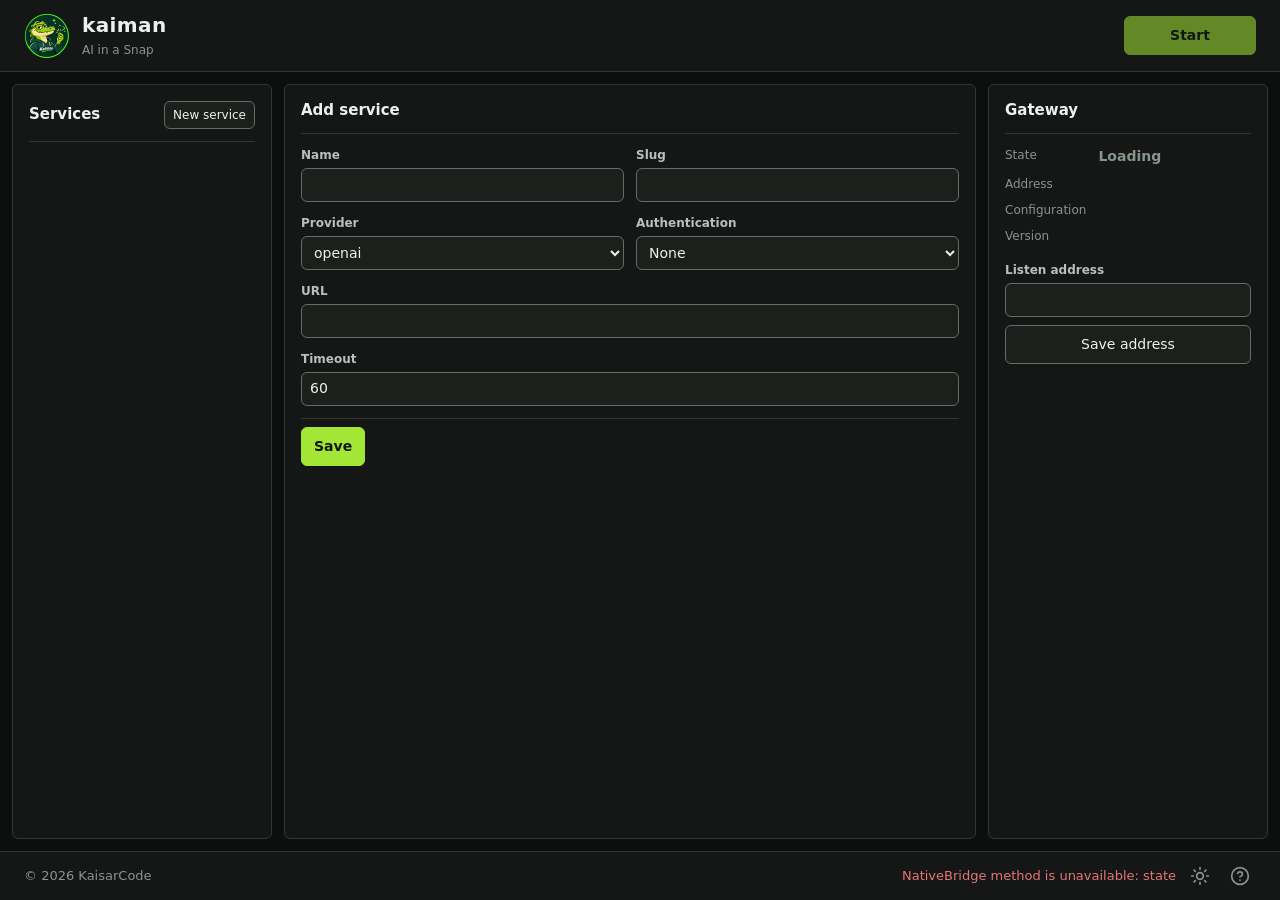
==== src/gui/index.html @ 3236b252 "feat: add display names and generated service slugs Persist a human readable display-name per servic" ====
<!doctype html>
<html lang="en">
<head>
    <meta charset="utf-8">
    <meta name="viewport" content="width=device-width, initial-scale=1">
    <title>kaiman</title>
    <link rel="stylesheet" href="styles.css">
</head>
<body>
    <header class="app-header">
        <div class="identity">
            <img src="logo-46.png" srcset="logo-92.png 2x" alt="">
            <div>
                <h1>kaiman</h1>
                <p>AI in a Snap</p>
            </div>
        </div>
        <div class="header-actions">
            <button class="button button-primary" id="toggle-gateway" type="button" disabled>Start</button>
        </div>
    </header>
    <main class="workspace">
        <section class="panel panel-services" aria-labelledby="services-heading">
            <div class="panel-heading">
                <h2 id="services-heading">Services</h2>
                <button class="button button-small" id="new-service" type="button">New service</button>
            </div>
            <div class="service-list" id="service-list"></div>
        </section>
        <section class="panel panel-editor" aria-labelledby="editor-heading">
            <div class="panel-heading">
                <h2 id="editor-heading">Add service</h2>
            </div>
            <form class="service-form" id="service-form">
                <div class="field-row">
                    <div class="field">
                        <label for="field-display-name">Name</label>
                        <input id="field-display-name" name="display-name" type="text" autocomplete="off" required>
                    </div>
                    <div class="field">
                        <label for="field-slug">Slug</label>
                        <input id="field-slug" name="slug" type="text" autocomplete="off">
                    </div>
                </div>
                <div class="field-row">
                    <div class="field">
                        <label for="field-adapter">Provider</label>
                        <select id="field-adapter" name="adapter">
                            <option value="openai">openai</option>
                            <option value="opencode-local">OpenCode Local</option>
                            <option value="opencode">OpenCode Server</option>
                            <option value="opencode-cloud">OpenCode Cloud</option>
                            <option value="codex-local">Codex Local</option>
                            <option value="anthropic">anthropic</option>
                            <option value="gemini">gemini</option>
                            <option value="responses">responses</option>
                            <option value="ollama">ollama</option>
                            <option value="bedrock">bedrock</option>
                        </select>
                    </div>
                    <div class="field" id="auth-scheme">
                        <label for="field-scheme">Authentication</label>
                        <select id="field-scheme" name="scheme">
                            <option value="none">None</option>
                            <option value="bearer">API key</option>
                            <option value="basic">User and password</option>
                        </select>
                    </div>
                </div>
                <div class="field" id="provider-url">
                    <label for="field-url">URL</label>
                    <input id="field-url" name="url" type="text" autocomplete="off">
                </div>
                <div class="field" id="auth-user" hidden>
                    <label for="field-user">Username</label>
                    <input id="field-user" name="user" type="text" autocomplete="off" disabled>
                </div>
                <div class="field" id="auth-secret" hidden>
                    <label for="field-secret" id="secret-label">API key</label>
                    <input id="field-secret" type="password" autocomplete="new-password" disabled>
                </div>
                <div class="field">
                    <label for="field-timeout">Timeout</label>
                    <input id="field-timeout" name="timeout" type="number" min="1" max="600" value="60">
                </div>
                <div class="form-actions">
                    <button class="button button-primary" id="save-service" type="submit">Save</button>
                    <button class="button" id="remove-service" type="button" hidden>Remove</button>
                </div>
            </form>
        </section>
        <section class="panel panel-gateway" aria-labelledby="gateway-heading">
            <div class="panel-heading">
                <h2 id="gateway-heading">Gateway</h2>
            </div>
            <dl class="details">
                <dt>State</dt>
                <dd id="gateway-state" class="state state-idle">Loading</dd>
                <dt>Address</dt>
                <dd class="mono" id="gateway-address"></dd>
                <dt>Configuration</dt>
                <dd class="mono" id="config-path"></dd>
                <dt>Version</dt>
                <dd class="mono" id="version"></dd>
            </dl>
            <div class="field">
                <label for="listen">Listen address</label>
                <input id="listen" name="listen" type="text" autocomplete="off">
            </div>
            <button class="button" id="apply-listen" type="button">Save address</button>
        </section>
    </main>
    <footer class="status">
        <span class="copyright">© 2026 KaisarCode</span>
        <span id="status" role="status" data-kind="info"></span>
        <button class="icon-button" id="toggle-theme" type="button" aria-label="Switch to light theme" title="Switch to light theme">
            <svg id="theme-sun" viewBox="0 0 24 24" aria-hidden="true" fill="none" stroke="currentColor" stroke-width="2" stroke-linecap="round" stroke-linejoin="round">
                <circle cx="12" cy="12" r="4"/>
                <path d="M12 2v2m0 16v2M4.93 4.93l1.42 1.42m11.3 11.3 1.42 1.42M2 12h2m16 0h2M4.93 19.07l1.42-1.42m11.3-11.3 1.42-1.42"/>
            </svg>
            <svg id="theme-moon" viewBox="0 0 24 24" aria-hidden="true" fill="none" stroke="currentColor" stroke-width="2" stroke-linecap="round" stroke-linejoin="round" hidden>
                <path d="M20.985 12.486a9 9 0 1 1-9.473-9.472c.405-.022.617.46.402.803a6.5 6.5 0 0 0 8.268 8.268c.344-.215.825-.004.803.401"/>
            </svg>
        </button>
        <button class="icon-button" id="open-about" type="button" aria-label="About kaiman" title="About kaiman">
            <svg viewBox="0 0 24 24" aria-hidden="true" fill="none" stroke="currentColor" stroke-width="2" stroke-linecap="round" stroke-linejoin="round">
                <circle cx="12" cy="12" r="10"/>
                <path d="M9.09 9a3 3 0 0 1 5.83 1c0 2-3 3-3 3m.08 4h.01"/>
            </svg>
        </button>
    </footer>
    <dialog class="dialog" id="remove-dialog" aria-labelledby="remove-heading" aria-describedby="remove-message">
        <form method="dialog">
            <h2 id="remove-heading">Remove service?</h2>
            <p id="remove-message"></p>
            <div class="dialog-actions">
                <button class="button" type="submit" value="cancel" autofocus>Cancel</button>
                <button class="button button-primary" type="submit" value="remove">Remove</button>
            </div>
        </form>
    </dialog>
    <dialog class="dialog about-dialog" id="about-dialog" aria-labelledby="about-heading" aria-describedby="about-description">
        <div class="about-header">
            <h2 id="about-heading">About</h2>
            <form method="dialog">
                <button class="icon-button" type="submit" aria-label="Close" title="Close" autofocus>
                    <svg viewBox="0 0 24 24" aria-hidden="true" fill="none" stroke="currentColor" stroke-width="2" stroke-linecap="round" stroke-linejoin="round">
                        <path d="m18 6-12 12M6 6l12 12"/>
                    </svg>
                </button>
            </form>
        </div>
        <div class="about-brand">
            <img src="logo-128.png" alt="">
            <strong>kaiman</strong>
            <span class="about-slogan">AI in a Snap</span>
            <span class="about-meta" id="about-version">Version unavailable</span>
        </div>
        <p id="about-description">Access models from multiple AI providers through a unified OpenAI-compatible API.</p>
        <a class="about-link" id="documentation" href="https://gitlab.com/kaisarcode/kaiman.c/-/blob/slave/README.md">
            <span>Documentation</span>
            <svg viewBox="0 0 24 24" aria-hidden="true" fill="none" stroke="currentColor" stroke-width="2" stroke-linecap="round" stroke-linejoin="round">
                <path d="M15 3h6v6m0-6L10 14m8-1v6a2 2 0 0 1-2 2H5a2 2 0 0 1-2-2V8a2 2 0 0 1 2-2h6"/>
            </svg>
        </a>
        <p class="about-error" id="about-error" role="alert" hidden></p>
        <div class="about-footer">
            <span>GNU LGPL 3.0</span>
            <span>© 2026 KaisarCode</span>
        </div>
    </dialog>
    <script src="app.js"></script>
</body>
</html>
---- src/gui/styles.css ----
:root {
    color-scheme: dark;
    --bg: #0d0f0e;
    --panel: #141715;
    --surface: #1c201d;
    --raised: #252b26;
    --hover: #2b322c;
    --foreground: #edf1ed;
    --secondary: #b8c1b9;
    --muted: #89948b;
    --border: #303831;
    --separator: #303831;
    --primary: #a3e635;
    --primary-foreground: #10170a;
    --focus: #bef264;
    --selection: #222d18;
    --disabled: #89948b;
    --link: #bef264;
    --success: #6ee7a0;
    --warning: #eac45b;
    --error: #e57575;
    --info: #89948b;
    --primary-pressed: #8bc92b;
    --primary-hover: #bef264;
    --control-border: #626e64;
    --space-1: 4px;
    --space-2: 8px;
    --space-3: 12px;
    --space-4: 16px;
    --space-5: 24px;
    --radius: 6px;
    --font-ui: system-ui, sans-serif;
    --font-mono: ui-monospace, monospace;
    --header-height: 72px;
    --status-height: 40px;
    --app-min-width: 320px;
    --app-min-height: 480px;
}

:root[data-theme="light"] {
    color-scheme: light;
    --bg: #f0f2ef;
    --panel: #fafbf9;
    --surface: #ffffff;
    --raised: #e0e6df;
    --hover: #e7ece5;
    --foreground: #182019;
    --secondary: #37463a;
    --muted: #526154;
    --border: #ced6ce;
    --separator: #dbe1da;
    --primary: #466c12;
    --primary-foreground: #ffffff;
    --focus: #527b15;
    --selection: #e2edcf;
    --disabled: #68776a;
    --link: #42680e;
    --success: #23643c;
    --warning: #795609;
    --error: #a33232;
    --info: #526154;
    --primary-pressed: #36570a;
    --primary-hover: #3d5e0d;
    --control-border: #788479;
}

* {
    box-sizing: border-box;
}

html {
    height: 100%;
    overflow: auto;
}

body {
    height: 100%;
    min-width: var(--app-min-width);
    min-height: max(100%, var(--app-min-height));
    margin: 0;
    background: var(--bg);
    color: var(--foreground);
    font: 14px/1.5 var(--font-ui);
    display: flex;
    flex-direction: column;
}

[hidden] {
    display: none !important;
}

button,
input,
select {
    font: inherit;
    color: inherit;
}

button {
    cursor: pointer;
}

button:disabled,
input:disabled,
select:disabled {
    opacity: 0.55;
    cursor: default;
}

a:focus-visible,
button:focus-visible,
input:focus-visible,
select:focus-visible {
    outline: 2px solid var(--focus);
    outline-offset: 1px;
}

.app-header {
    min-height: var(--header-height);
    flex: none;
    display: flex;
    align-items: center;
    justify-content: space-between;
    gap: var(--space-4);
    padding: var(--space-3) var(--space-5);
    background: var(--panel);
    border-bottom: 1px solid var(--border);
}

.identity {
    min-width: 0;
    display: flex;
    align-items: center;
    gap: var(--space-3);
}

.identity img {
    display: block;
    flex: none;
    width: 46px;
    height: 46px;
    object-fit: contain;
    image-rendering: auto;
}

.identity h1 {
    margin: 0;
    font-size: 20px;
    line-height: 1.2;
    letter-spacing: 0.02em;
}

.identity p {
    margin: var(--space-1) 0 0;
    color: var(--muted);
    font-size: 12px;
}

.header-actions,
.form-actions {
    display: flex;
    flex-wrap: wrap;
    gap: var(--space-2);
}

.header-actions {
    flex: none;
}

.button {
    border: 1px solid var(--control-border);
    border-radius: var(--radius);
    background: var(--surface);
    color: var(--foreground);
    padding: var(--space-2) var(--space-3);
    min-height: 34px;
}

.button:hover:not(:disabled) {
    background: var(--hover);
}

.button:active:not(:disabled) {
    background: var(--raised);
}

.button-primary {
    background: var(--primary);
    border-color: var(--primary);
    color: var(--primary-foreground);
    font-weight: 600;
}

.button-primary:hover:not(:disabled) {
    background: var(--primary-hover);
    border-color: var(--primary-hover);
}

.button-primary:active:not(:disabled) {
    background: var(--primary-pressed);
    border-color: var(--primary-pressed);
}

.button-danger {
    border-color: var(--error);
    color: var(--error);
}

#toggle-gateway {
    min-width: 132px;
    font-weight: 600;
}

.button-small {
    min-height: 28px;
    padding: var(--space-1) var(--space-2);
    font-size: 12px;
}

.workspace {
    flex: 1;
    min-height: 0;
    display: grid;
    grid-template-columns: 260px minmax(320px, 1fr) 280px;
    gap: var(--space-3);
    padding: var(--space-3);
}

.panel {
    min-width: 0;
    min-height: 0;
    display: flex;
    flex-direction: column;
    background: var(--panel);
    border: 1px solid var(--border);
    border-radius: var(--radius);
    padding: var(--space-4);
    overflow: auto;
}

.panel-heading {
    display: flex;
    align-items: center;
    justify-content: space-between;
    gap: var(--space-2);
    padding-bottom: var(--space-3);
    margin-bottom: var(--space-3);
    border-bottom: 1px solid var(--separator);
}

.panel-heading h2 {
    margin: 0;
    font-size: 15px;
    line-height: 1.3;
}

.service-list {
    display: flex;
    flex-direction: column;
    gap: var(--space-2);
}

.service-empty {
    color: var(--muted);
    font-size: 13px;
}

.service-item {
    width: 100%;
    text-align: left;
    border: 1px solid var(--border);
    border-radius: var(--radius);
    background: var(--surface);
    padding: var(--space-2) var(--space-3);
    display: flex;
    flex-direction: column;
    gap: var(--space-1);
}

.service-item:hover {
    background: var(--hover);
}

.service-item[aria-current="true"] {
    border-color: var(--primary);
    background: var(--selection);
}

.service-item[aria-current="true"] .service-name {
    color: var(--primary);
}

.service-name {
    font-weight: 600;
    overflow-wrap: anywhere;
}

.service-detail {
    color: var(--muted);
    font-size: 12px;
    overflow-wrap: anywhere;
}

.service-form {
    display: flex;
    flex-direction: column;
    gap: var(--space-3);
}

.field-row {
    display: grid;
    grid-template-columns: repeat(2, minmax(0, 1fr));
    gap: var(--space-3);
}

.field {
    display: flex;
    flex-direction: column;
    gap: var(--space-1);
    min-width: 0;
}

.field label {
    color: var(--secondary);
    font-size: 12px;
    font-weight: 600;
}

.field input,
.field select {
    width: 100%;
    min-height: 34px;
    border: 1px solid var(--control-border);
    border-radius: var(--radius);
    background: var(--surface);
    padding: var(--space-1) var(--space-2);
}

.field input:focus,
.field select:focus {
    border-color: var(--focus);
}

.panel-gateway > .field + .button {
    margin-top: var(--space-2);
}

.form-actions {
    padding-top: var(--space-2);
    border-top: 1px solid var(--separator);
}

#remove-service {
    margin-left: auto;
}

.dialog {
    width: min(400px, calc(100% - 32px));
    max-height: calc(100% - 32px);
    background: var(--panel);
    color: var(--foreground);
    border: 1px solid var(--control-border);
    border-radius: var(--radius);
    padding: var(--space-4);
}

.dialog::backdrop {
    background: rgba(0, 0, 0, 0.65);
}

.dialog h2 {
    margin: 0;
    font-size: 15px;
}

.dialog p {
    margin: var(--space-3) 0 var(--space-4);
    color: var(--secondary);
    overflow-wrap: anywhere;
}

.dialog-actions {
    display: flex;
    justify-content: flex-end;
    gap: var(--space-2);
}

.icon-button {
    flex: none;
    display: inline-flex;
    align-items: center;
    justify-content: center;
    width: 32px;
    height: 32px;
    padding: 0;
    border: 0;
    border-radius: var(--radius);
    background: transparent;
    color: var(--muted);
}

.icon-button:hover:not(:disabled) {
    color: var(--foreground);
}

.icon-button svg {
    width: 20px;
    height: 20px;
}

.about-dialog {
    width: min(360px, calc(100% - 32px));
    padding: var(--space-5);
    overflow: auto;
    text-align: center;
}

.about-header {
    display: flex;
    align-items: center;
    justify-content: space-between;
    padding-bottom: var(--space-2);
    border-bottom: 1px solid var(--separator);
    color: var(--secondary);
}

.about-brand {
    display: flex;
    flex-direction: column;
    align-items: center;
    gap: var(--space-1);
    padding-top: var(--space-4);
}

.about-brand img {
    width: 80px;
    height: 80px;
    object-fit: contain;
}

.about-brand strong {
    font-size: 24px;
    line-height: 1.2;
}

.about-slogan {
    color: var(--primary);
}

.about-meta,
.about-footer {
    color: var(--muted);
    font-size: 12px;
}

.about-dialog p {
    margin: var(--space-4) 0;
}

.about-link {
    display: inline-flex;
    align-items: center;
    justify-content: center;
    gap: var(--space-2);
    color: var(--link);
    text-decoration: none;
}

.about-link:hover {
    text-decoration: underline;
}

.about-link svg {
    width: 14px;
    height: 14px;
}

.about-dialog .about-error {
    color: var(--error);
}

.about-footer {
    display: flex;
    flex-direction: column;
    gap: var(--space-1);
    margin-top: var(--space-4);
    padding-top: var(--space-4);
    border-top: 1px solid var(--separator);
}

.details {
    display: grid;
    grid-template-columns: auto minmax(0, 1fr);
    gap: var(--space-2) var(--space-3);
    margin: 0 0 var(--space-4);
}

.details dt {
    color: var(--muted);
    font-size: 12px;
}

.details dd {
    margin: 0;
    min-width: 0;
    overflow-wrap: anywhere;
}

.mono {
    font-family: var(--font-mono);
    font-size: 12px;
}

.state {
    font-weight: 600;
}

.state-running {
    color: var(--success);
}

.state-stopped {
    color: var(--warning);
}

.state-idle {
    color: var(--muted);
}

.status {
    min-height: var(--status-height);
    flex: none;
    display: flex;
    align-items: center;
    justify-content: space-between;
    flex-wrap: wrap;
    gap: var(--space-2);
    padding: var(--space-2) var(--space-5);
    background: var(--panel);
    border-top: 1px solid var(--border);
    color: var(--info);
    font-size: 13px;
}

.status .copyright {
    white-space: nowrap;
}

#status {
    flex: 1;
    min-width: 0;
    overflow-wrap: anywhere;
    text-align: right;
}

#status[data-kind="success"] {
    color: var(--success);
}

#status[data-kind="error"] {
    color: var(--error);
}

#status[data-kind="warning"] {
    color: var(--warning);
}

@media (max-width: 920px) {
    body {
        height: auto;
    }

    .workspace {
        flex: 1 0 auto;
        grid-template-columns: 220px minmax(280px, 1fr);
        align-content: start;
    }

    .panel {
        overflow: visible;
    }

    .panel-gateway {
        grid-column: 1 / -1;
    }
}

@media (max-width: 640px) {
    .app-header {
        gap: var(--space-2);
        padding-inline: var(--space-4);
    }

    #toggle-gateway {
        min-width: 96px;
    }

    .workspace {
        grid-template-columns: minmax(0, 1fr);
    }

    .panel-gateway {
        grid-column: auto;
    }

    .field-row {
        grid-template-columns: minmax(0, 1fr);
    }
}

@media (prefers-reduced-motion: reduce) {
    * {
        scroll-behavior: auto !important;
    }
}
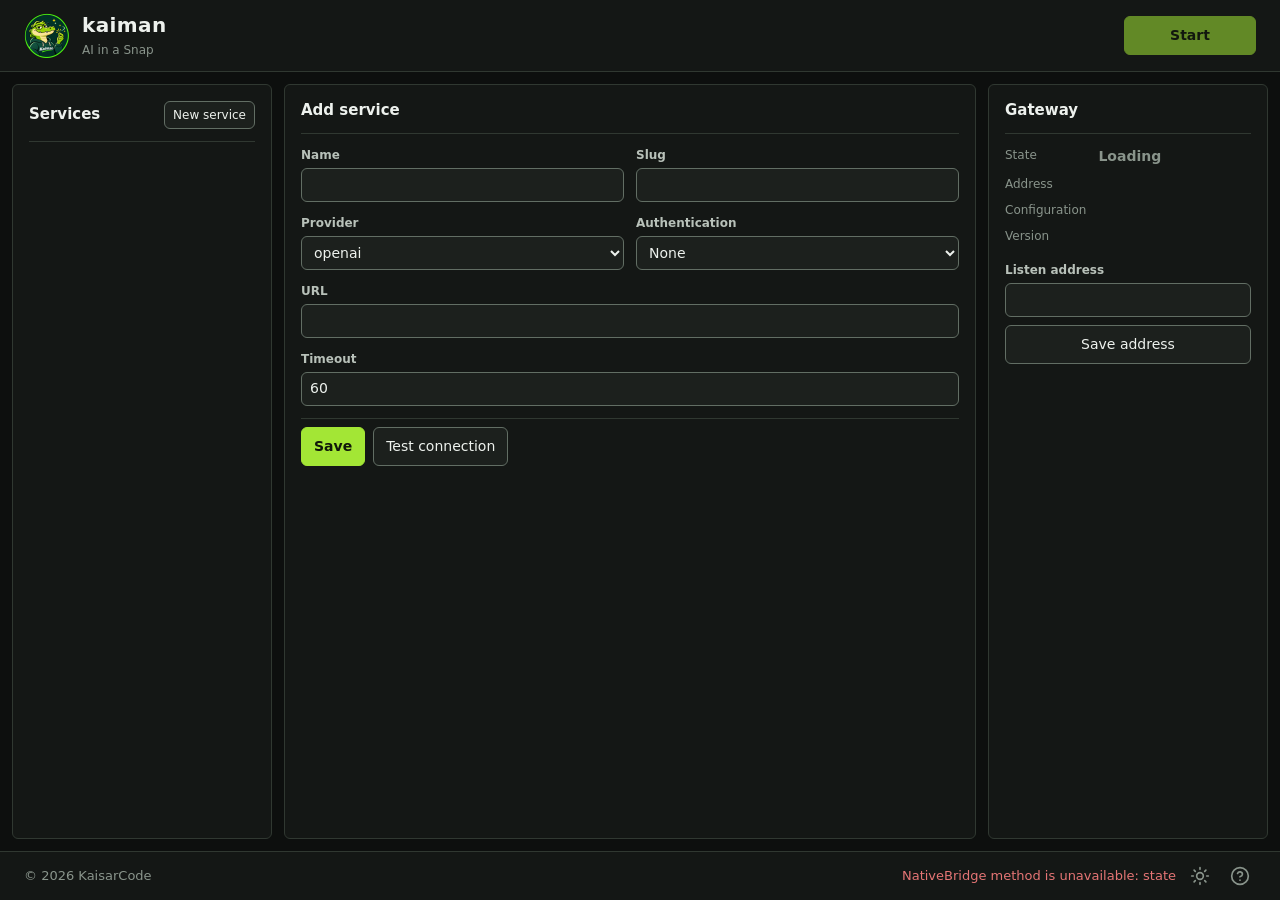
==== commit be2d3f5f: "feat: test service connection from unsaved editor fields" ====
--- a/src/gui/index.html
+++ b/src/gui/index.html
@@ -85,8 +85,10 @@
                 </div>
                 <div class="form-actions">
                     <button class="button button-primary" id="save-service" type="submit">Save</button>
+                    <button class="button" id="test-service" type="button">Test connection</button>
                     <button class="button" id="remove-service" type="button" hidden>Remove</button>
                 </div>
+                <p id="connection-result" role="status" aria-live="polite" hidden></p>
             </form>
         </section>
         <section class="panel panel-gateway" aria-labelledby="gateway-heading">
--- a/src/gui/styles.css
+++ b/src/gui/styles.css
@@ -354,6 +354,21 @@
     margin-left: auto;
 }
 
+#connection-result {
+    margin: 0;
+    color: var(--muted);
+    font-size: 12px;
+    overflow-wrap: anywhere;
+}
+
+#connection-result[data-kind="success"] {
+    color: var(--success);
+}
+
+#connection-result[data-kind="error"] {
+    color: var(--error);
+}
+
 .dialog {
     width: min(400px, calc(100% - 32px));
     max-height: calc(100% - 32px);
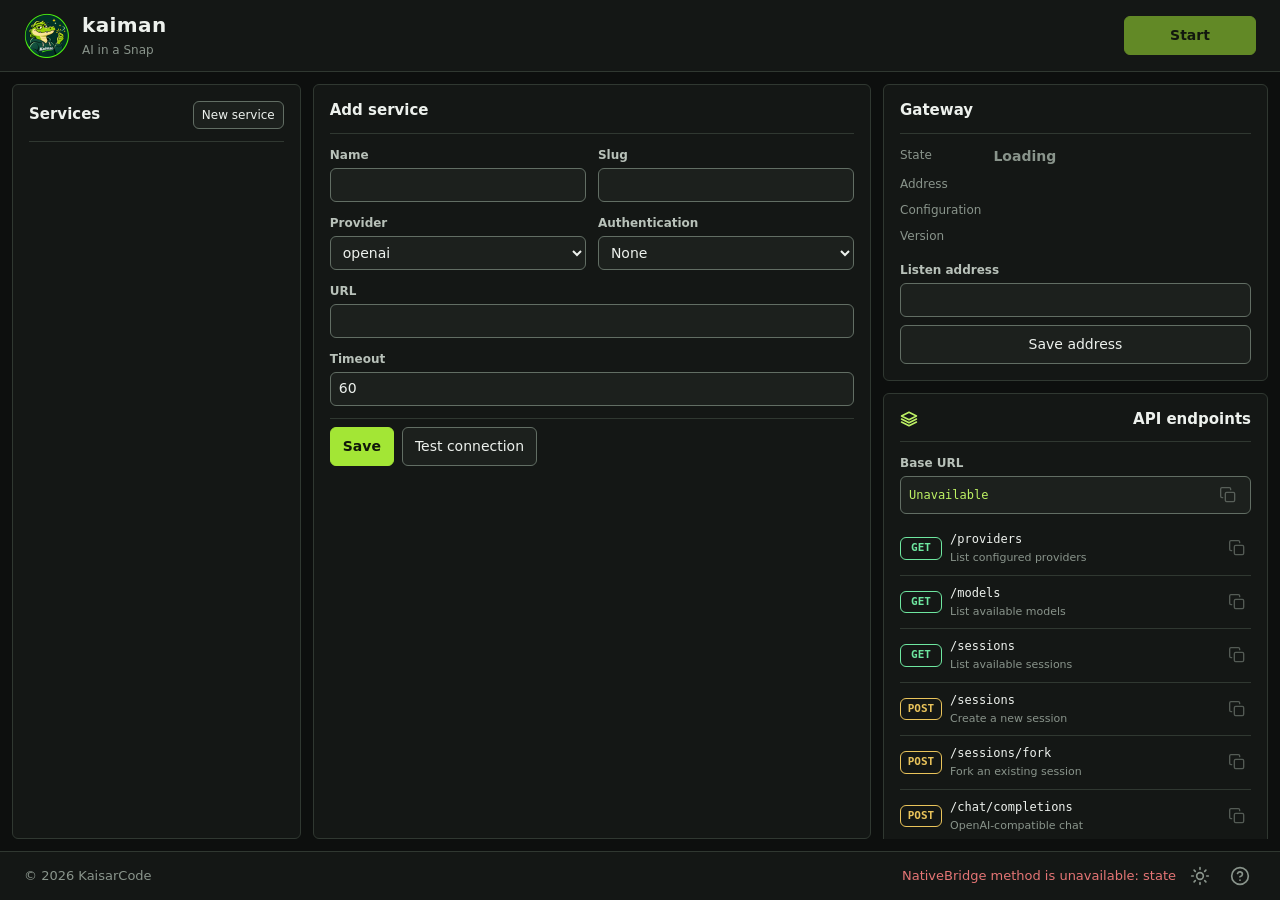
==== commit 6d3dcaf9: "feat: show copyable gateway API endpoints" ====
--- a/src/gui/index.html
+++ b/src/gui/index.html
@@ -91,26 +91,104 @@
                 <p id="connection-result" role="status" aria-live="polite" hidden></p>
             </form>
         </section>
-        <section class="panel panel-gateway" aria-labelledby="gateway-heading">
-            <div class="panel-heading">
-                <h2 id="gateway-heading">Gateway</h2>
-            </div>
-            <dl class="details">
-                <dt>State</dt>
-                <dd id="gateway-state" class="state state-idle">Loading</dd>
-                <dt>Address</dt>
-                <dd class="mono" id="gateway-address"></dd>
-                <dt>Configuration</dt>
-                <dd class="mono" id="config-path"></dd>
-                <dt>Version</dt>
-                <dd class="mono" id="version"></dd>
-            </dl>
-            <div class="field">
-                <label for="listen">Listen address</label>
-                <input id="listen" name="listen" type="text" autocomplete="off">
-            </div>
-            <button class="button" id="apply-listen" type="button">Save address</button>
-        </section>
+        <div class="gateway-column">
+            <section class="panel panel-gateway" aria-labelledby="gateway-heading">
+                <div class="panel-heading">
+                    <h2 id="gateway-heading">Gateway</h2>
+                </div>
+                <dl class="details">
+                    <dt>State</dt>
+                    <dd id="gateway-state" class="state state-idle">Loading</dd>
+                    <dt>Address</dt>
+                    <dd class="mono" id="gateway-address"></dd>
+                    <dt>Configuration</dt>
+                    <dd class="mono" id="config-path"></dd>
+                    <dt>Version</dt>
+                    <dd class="mono" id="version"></dd>
+                </dl>
+                <div class="field">
+                    <label for="listen">Listen address</label>
+                    <input id="listen" name="listen" type="text" autocomplete="off">
+                </div>
+                <button class="button" id="apply-listen" type="button">Save address</button>
+            </section>
+            <section class="panel panel-api" aria-labelledby="api-heading">
+                <div class="panel-heading api-heading">
+                    <svg viewBox="0 0 24 24" aria-hidden="true" fill="none" stroke="currentColor" stroke-width="2" stroke-linecap="round" stroke-linejoin="round"><path d="m12 3 10 5-10 5L2 8l10-5Zm-10 9 10 5 10-5M2 16l10 5 10-5"/></svg>
+                    <h2 id="api-heading">API endpoints</h2>
+                </div>
+                <div class="api-base">
+                    <span class="api-label">Base URL</span>
+                    <div class="api-url">
+                        <code id="api-base-url">Unavailable</code>
+                        <button class="icon-button api-copy" type="button" data-path="/v1" aria-label="Copy base URL" title="Copy base URL" disabled><svg viewBox="0 0 24 24" aria-hidden="true" fill="none" stroke="currentColor" stroke-width="2" stroke-linecap="round" stroke-linejoin="round"><rect width="14" height="14" x="8" y="8" rx="2"/><path d="M4 16H3a2 2 0 0 1-2-2V3a2 2 0 0 1 2-2h11a2 2 0 0 1 2 2v1"/></svg></button>
+                    </div>
+                </div>
+                <div class="api-list">
+                    <div class="api-endpoint">
+                        <span class="api-method api-get">GET</span>
+                        <div class="api-endpoint-detail">
+                            <code>/providers</code>
+                            <span>List configured providers</span>
+                        </div>
+                        <button class="icon-button api-copy" type="button" data-path="/v1/providers" aria-label="Copy GET /v1/providers" title="Copy GET /v1/providers" disabled><svg viewBox="0 0 24 24" aria-hidden="true" fill="none" stroke="currentColor" stroke-width="2" stroke-linecap="round" stroke-linejoin="round"><rect width="14" height="14" x="8" y="8" rx="2"/><path d="M4 16H3a2 2 0 0 1-2-2V3a2 2 0 0 1 2-2h11a2 2 0 0 1 2 2v1"/></svg></button>
+                    </div>
+                    <div class="api-endpoint">
+                        <span class="api-method api-get">GET</span>
+                        <div class="api-endpoint-detail">
+                            <code>/models</code>
+                            <span>List available models</span>
+                        </div>
+                        <button class="icon-button api-copy" type="button" data-path="/v1/models" aria-label="Copy GET /v1/models" title="Copy GET /v1/models" disabled><svg viewBox="0 0 24 24" aria-hidden="true" fill="none" stroke="currentColor" stroke-width="2" stroke-linecap="round" stroke-linejoin="round"><rect width="14" height="14" x="8" y="8" rx="2"/><path d="M4 16H3a2 2 0 0 1-2-2V3a2 2 0 0 1 2-2h11a2 2 0 0 1 2 2v1"/></svg></button>
+                    </div>
+                    <div class="api-endpoint">
+                        <span class="api-method api-get">GET</span>
+                        <div class="api-endpoint-detail">
+                            <code>/sessions</code>
+                            <span>List available sessions</span>
+                        </div>
+                        <button class="icon-button api-copy" type="button" data-path="/v1/sessions" aria-label="Copy GET /v1/sessions" title="Copy GET /v1/sessions" disabled><svg viewBox="0 0 24 24" aria-hidden="true" fill="none" stroke="currentColor" stroke-width="2" stroke-linecap="round" stroke-linejoin="round"><rect width="14" height="14" x="8" y="8" rx="2"/><path d="M4 16H3a2 2 0 0 1-2-2V3a2 2 0 0 1 2-2h11a2 2 0 0 1 2 2v1"/></svg></button>
+                    </div>
+                    <div class="api-endpoint">
+                        <span class="api-method api-post">POST</span>
+                        <div class="api-endpoint-detail">
+                            <code>/sessions</code>
+                            <span>Create a new session</span>
+                        </div>
+                        <button class="icon-button api-copy" type="button" data-path="/v1/sessions" aria-label="Copy POST /v1/sessions" title="Copy POST /v1/sessions" disabled><svg viewBox="0 0 24 24" aria-hidden="true" fill="none" stroke="currentColor" stroke-width="2" stroke-linecap="round" stroke-linejoin="round"><rect width="14" height="14" x="8" y="8" rx="2"/><path d="M4 16H3a2 2 0 0 1-2-2V3a2 2 0 0 1 2-2h11a2 2 0 0 1 2 2v1"/></svg></button>
+                    </div>
+                    <div class="api-endpoint">
+                        <span class="api-method api-post">POST</span>
+                        <div class="api-endpoint-detail">
+                            <code>/sessions/fork</code>
+                            <span>Fork an existing session</span>
+                        </div>
+                        <button class="icon-button api-copy" type="button" data-path="/v1/sessions/fork" aria-label="Copy POST /v1/sessions/fork" title="Copy POST /v1/sessions/fork" disabled><svg viewBox="0 0 24 24" aria-hidden="true" fill="none" stroke="currentColor" stroke-width="2" stroke-linecap="round" stroke-linejoin="round"><rect width="14" height="14" x="8" y="8" rx="2"/><path d="M4 16H3a2 2 0 0 1-2-2V3a2 2 0 0 1 2-2h11a2 2 0 0 1 2 2v1"/></svg></button>
+                    </div>
+                    <div class="api-endpoint">
+                        <span class="api-method api-post">POST</span>
+                        <div class="api-endpoint-detail">
+                            <code>/chat/completions</code>
+                            <span>OpenAI-compatible chat</span>
+                        </div>
+                        <button class="icon-button api-copy" type="button" data-path="/v1/chat/completions" aria-label="Copy POST /v1/chat/completions" title="Copy POST /v1/chat/completions" disabled><svg viewBox="0 0 24 24" aria-hidden="true" fill="none" stroke="currentColor" stroke-width="2" stroke-linecap="round" stroke-linejoin="round"><rect width="14" height="14" x="8" y="8" rx="2"/><path d="M4 16H3a2 2 0 0 1-2-2V3a2 2 0 0 1 2-2h11a2 2 0 0 1 2 2v1"/></svg></button>
+                    </div>
+                    <div class="api-endpoint">
+                        <span class="api-method api-get">GET</span>
+                        <div class="api-endpoint-detail">
+                            <code>/health</code>
+                            <span>Gateway health (root)</span>
+                        </div>
+                        <button class="icon-button api-copy" type="button" data-path="/health" aria-label="Copy GET /health" title="Copy GET /health" disabled><svg viewBox="0 0 24 24" aria-hidden="true" fill="none" stroke="currentColor" stroke-width="2" stroke-linecap="round" stroke-linejoin="round"><rect width="14" height="14" x="8" y="8" rx="2"/><path d="M4 16H3a2 2 0 0 1-2-2V3a2 2 0 0 1 2-2h11a2 2 0 0 1 2 2v1"/></svg></button>
+                    </div>
+                </div>
+                <a class="api-documentation" id="api-documentation" href="https://gitlab.com/kaisarcode/kaiman.c/-/blob/slave/doc/http-api.md">
+                    <svg viewBox="0 0 24 24" aria-hidden="true" fill="none" stroke="currentColor" stroke-width="2" stroke-linecap="round" stroke-linejoin="round"><path d="M12 7v14M3 18V5c3-1 6-1 9 2 3-3 6-3 9-2v13c-3-1-6-1-9 2-3-3-6-3-9-2Z"/></svg>
+                    <span>API documentation</span>
+                    <svg viewBox="0 0 24 24" aria-hidden="true" fill="none" stroke="currentColor" stroke-width="2" stroke-linecap="round" stroke-linejoin="round"><path d="M15 3h6v6m0-6L10 14m8-1v6a2 2 0 0 1-2 2H5a2 2 0 0 1-2-2V8a2 2 0 0 1 2-2h6"/></svg>
+                </a>
+            </section>
+        </div>
     </main>
     <footer class="status">
         <span class="copyright">© 2026 KaisarCode</span>
--- a/src/gui/styles.css
+++ b/src/gui/styles.css
@@ -221,7 +221,7 @@
     flex: 1;
     min-height: 0;
     display: grid;
-    grid-template-columns: 260px minmax(320px, 1fr) 280px;
+    grid-template-columns: minmax(210px, 0.75fr) minmax(320px, 1.45fr) minmax(300px, 1fr);
     gap: var(--space-3);
     padding: var(--space-3);
 }
@@ -236,6 +236,159 @@
     border-radius: var(--radius);
     padding: var(--space-4);
     overflow: auto;
+}
+
+.gateway-column {
+    display: flex;
+    flex-direction: column;
+    gap: var(--space-3);
+    min-width: 0;
+    min-height: 0;
+    overflow: auto;
+}
+
+.gateway-column > .panel {
+    flex: none;
+    overflow: visible;
+}
+
+.api-heading {
+    justify-content: flex-start;
+}
+
+.api-heading svg,
+.api-documentation svg {
+    flex: none;
+    width: 18px;
+    height: 18px;
+    color: var(--link);
+}
+
+.api-base {
+    display: flex;
+    flex-direction: column;
+    gap: var(--space-1);
+    margin-bottom: var(--space-2);
+}
+
+.api-label {
+    font-size: 12px;
+    color: var(--secondary);
+    font-weight: 600;
+}
+
+.api-url {
+    display: flex;
+    align-items: center;
+    gap: var(--space-1);
+    border: 1px solid var(--control-border);
+    background: var(--surface);
+    border-radius: var(--radius);
+    padding: var(--space-1) var(--space-2);
+}
+
+.api-url code {
+    flex: 1;
+    min-width: 0;
+    color: var(--link);
+    font-family: var(--font-mono);
+    font-size: 12px;
+    overflow-wrap: anywhere;
+    user-select: text;
+}
+
+.api-list {
+    display: flex;
+    flex-direction: column;
+}
+
+.api-endpoint {
+    display: grid;
+    grid-template-columns: 42px minmax(0, 1fr) 28px;
+    gap: var(--space-2);
+    align-items: center;
+    padding: var(--space-2) 0;
+}
+
+.api-endpoint + .api-endpoint {
+    border-top: 1px solid var(--separator);
+}
+
+.api-method {
+    border: 1px solid currentColor;
+    border-radius: var(--radius);
+    padding: 2px 0;
+    text-align: center;
+    font-family: var(--font-mono);
+    font-size: 11px;
+    font-weight: 600;
+}
+
+.api-get {
+    color: var(--success);
+}
+
+.api-post {
+    color: var(--warning);
+}
+
+.api-endpoint-detail {
+    display: flex;
+    flex-direction: column;
+    min-width: 0;
+    gap: 2px;
+    overflow-wrap: anywhere;
+}
+
+.api-endpoint-detail code {
+    font-family: var(--font-mono);
+    font-size: 12px;
+    color: var(--foreground);
+}
+
+.api-endpoint-detail span {
+    font-size: 11px;
+    color: var(--muted);
+}
+
+.api-copy.icon-button {
+    width: 28px;
+    height: 28px;
+}
+
+.api-copy.icon-button svg {
+    width: 16px;
+    height: 16px;
+}
+
+.api-documentation {
+    display: flex;
+    align-items: center;
+    gap: var(--space-2);
+    border-top: 1px solid var(--separator);
+    margin-top: var(--space-2);
+    padding-top: var(--space-3);
+    color: var(--link);
+    text-decoration: none;
+    font-size: 13px;
+}
+
+.api-documentation span {
+    flex: 1;
+}
+
+.api-documentation:hover {
+    text-decoration: underline;
+}
+
+.clipboard-text {
+    position: fixed;
+    left: 0;
+    top: 0;
+    width: 1px;
+    height: 1px;
+    opacity: 0;
+    pointer-events: none;
 }
 
 .panel-heading {
@@ -595,8 +748,9 @@
         overflow: visible;
     }
 
-    .panel-gateway {
+    .gateway-column {
         grid-column: 1 / -1;
+        overflow: visible;
     }
 }
 
@@ -614,7 +768,7 @@
         grid-template-columns: minmax(0, 1fr);
     }
 
-    .panel-gateway {
+    .gateway-column {
         grid-column: auto;
     }
 
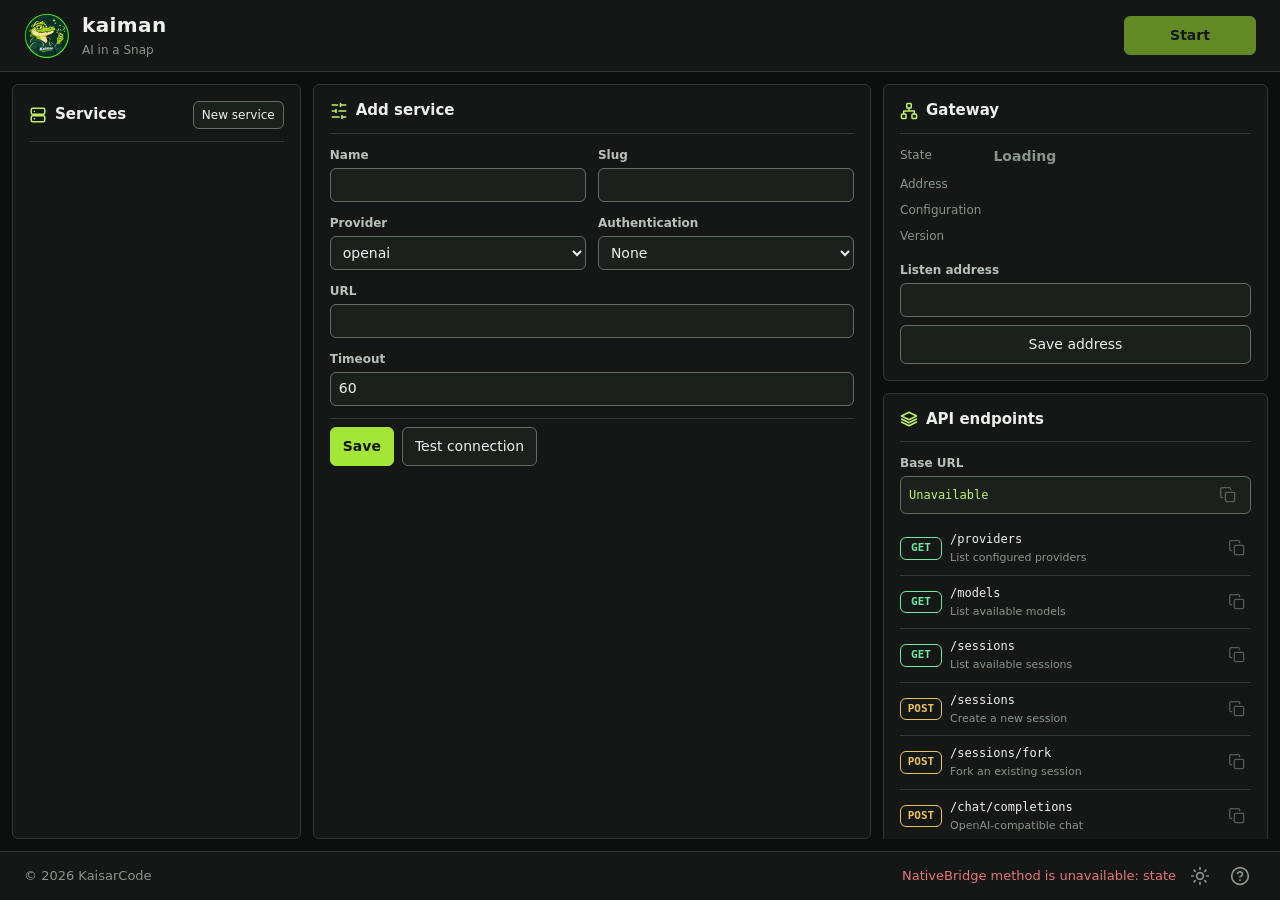
==== commit 261f693f: "ui: add consistent icons to panel headings" ====
--- a/src/gui/index.html
+++ b/src/gui/index.html
@@ -22,6 +22,7 @@
     <main class="workspace">
         <section class="panel panel-services" aria-labelledby="services-heading">
             <div class="panel-heading">
+                <svg viewBox="0 0 24 24" aria-hidden="true" fill="none" stroke="currentColor" stroke-width="2" stroke-linecap="round" stroke-linejoin="round"><rect x="3" y="3" width="18" height="8" rx="2"/><rect x="3" y="13" width="18" height="8" rx="2"/><path d="M7 7h.01M7 17h.01"/></svg>
                 <h2 id="services-heading">Services</h2>
                 <button class="button button-small" id="new-service" type="button">New service</button>
             </div>
@@ -29,6 +30,7 @@
         </section>
         <section class="panel panel-editor" aria-labelledby="editor-heading">
             <div class="panel-heading">
+                <svg viewBox="0 0 24 24" aria-hidden="true" fill="none" stroke="currentColor" stroke-width="2" stroke-linecap="round" stroke-linejoin="round"><path d="M21 4h-7M10 4H3m18 8h-9m-4 0H3m18 8h-5m-4 0H3"/><path d="M14 2v4M8 10v4m8 4v4"/></svg>
                 <h2 id="editor-heading">Add service</h2>
             </div>
             <form class="service-form" id="service-form">
@@ -94,6 +96,7 @@
         <div class="gateway-column">
             <section class="panel panel-gateway" aria-labelledby="gateway-heading">
                 <div class="panel-heading">
+                    <svg viewBox="0 0 24 24" aria-hidden="true" fill="none" stroke="currentColor" stroke-width="2" stroke-linecap="round" stroke-linejoin="round"><rect x="9" y="2" width="6" height="6" rx="1"/><rect x="2" y="16" width="6" height="6" rx="1"/><rect x="16" y="16" width="6" height="6" rx="1"/><path d="M12 8v4M5 16v-4h14v4"/></svg>
                     <h2 id="gateway-heading">Gateway</h2>
                 </div>
                 <dl class="details">
@@ -113,7 +116,7 @@
                 <button class="button" id="apply-listen" type="button">Save address</button>
             </section>
             <section class="panel panel-api" aria-labelledby="api-heading">
-                <div class="panel-heading api-heading">
+                <div class="panel-heading">
                     <svg viewBox="0 0 24 24" aria-hidden="true" fill="none" stroke="currentColor" stroke-width="2" stroke-linecap="round" stroke-linejoin="round"><path d="m12 3 10 5-10 5L2 8l10-5Zm-10 9 10 5 10-5M2 16l10 5 10-5"/></svg>
                     <h2 id="api-heading">API endpoints</h2>
                 </div>
--- a/src/gui/styles.css
+++ b/src/gui/styles.css
@@ -252,11 +252,7 @@
     overflow: visible;
 }
 
-.api-heading {
-    justify-content: flex-start;
-}
-
-.api-heading svg,
+.panel-heading > svg,
 .api-documentation svg {
     flex: none;
     width: 18px;
@@ -402,6 +398,9 @@
 }
 
 .panel-heading h2 {
+    flex: 1;
+    min-width: 0;
+    overflow-wrap: anywhere;
     margin: 0;
     font-size: 15px;
     line-height: 1.3;
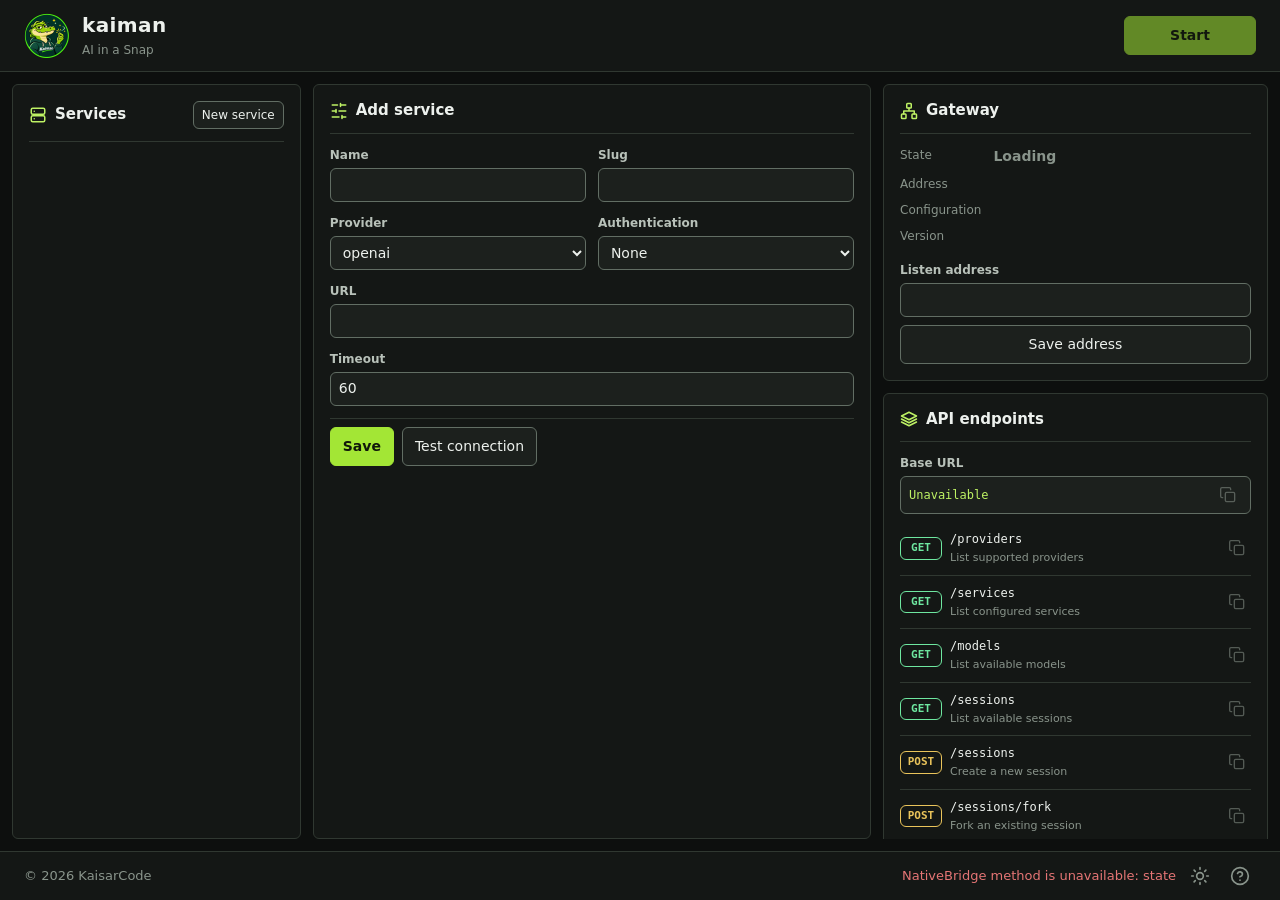
==== commit 9ab24477: "api: distinguish supported providers from configured services" ====
--- a/src/gui/index.html
+++ b/src/gui/index.html
@@ -132,9 +132,17 @@
                         <span class="api-method api-get">GET</span>
                         <div class="api-endpoint-detail">
                             <code>/providers</code>
-                            <span>List configured providers</span>
+                            <span>List supported providers</span>
                         </div>
                         <button class="icon-button api-copy" type="button" data-path="/v1/providers" aria-label="Copy GET /v1/providers" title="Copy GET /v1/providers" disabled><svg viewBox="0 0 24 24" aria-hidden="true" fill="none" stroke="currentColor" stroke-width="2" stroke-linecap="round" stroke-linejoin="round"><rect width="14" height="14" x="8" y="8" rx="2"/><path d="M4 16H3a2 2 0 0 1-2-2V3a2 2 0 0 1 2-2h11a2 2 0 0 1 2 2v1"/></svg></button>
+                    </div>
+                    <div class="api-endpoint">
+                        <span class="api-method api-get">GET</span>
+                        <div class="api-endpoint-detail">
+                            <code>/services</code>
+                            <span>List configured services</span>
+                        </div>
+                        <button class="icon-button api-copy" type="button" data-path="/v1/services" aria-label="Copy GET /v1/services" title="Copy GET /v1/services" disabled><svg viewBox="0 0 24 24" aria-hidden="true" fill="none" stroke="currentColor" stroke-width="2" stroke-linecap="round" stroke-linejoin="round"><rect width="14" height="14" x="8" y="8" rx="2"/><path d="M4 16H3a2 2 0 0 1-2-2V3a2 2 0 0 1 2-2h11a2 2 0 0 1 2 2v1"/></svg></button>
                     </div>
                     <div class="api-endpoint">
                         <span class="api-method api-get">GET</span>
--- a/src/gui/styles.css
+++ b/src/gui/styles.css
@@ -442,6 +442,30 @@
     color: var(--primary);
 }
 
+.service-title {
+    display: flex;
+    width: 100%;
+    align-items: center;
+    gap: var(--space-2);
+}
+
+.service-title .service-name {
+    flex: 1;
+    min-width: 0;
+}
+
+.service-health {
+    flex: none;
+    width: 8px;
+    height: 8px;
+    border-radius: 50%;
+    background: var(--muted);
+}
+
+.service-health[data-online="true"] {
+    background: var(--success);
+}
+
 .service-name {
     font-weight: 600;
     overflow-wrap: anywhere;
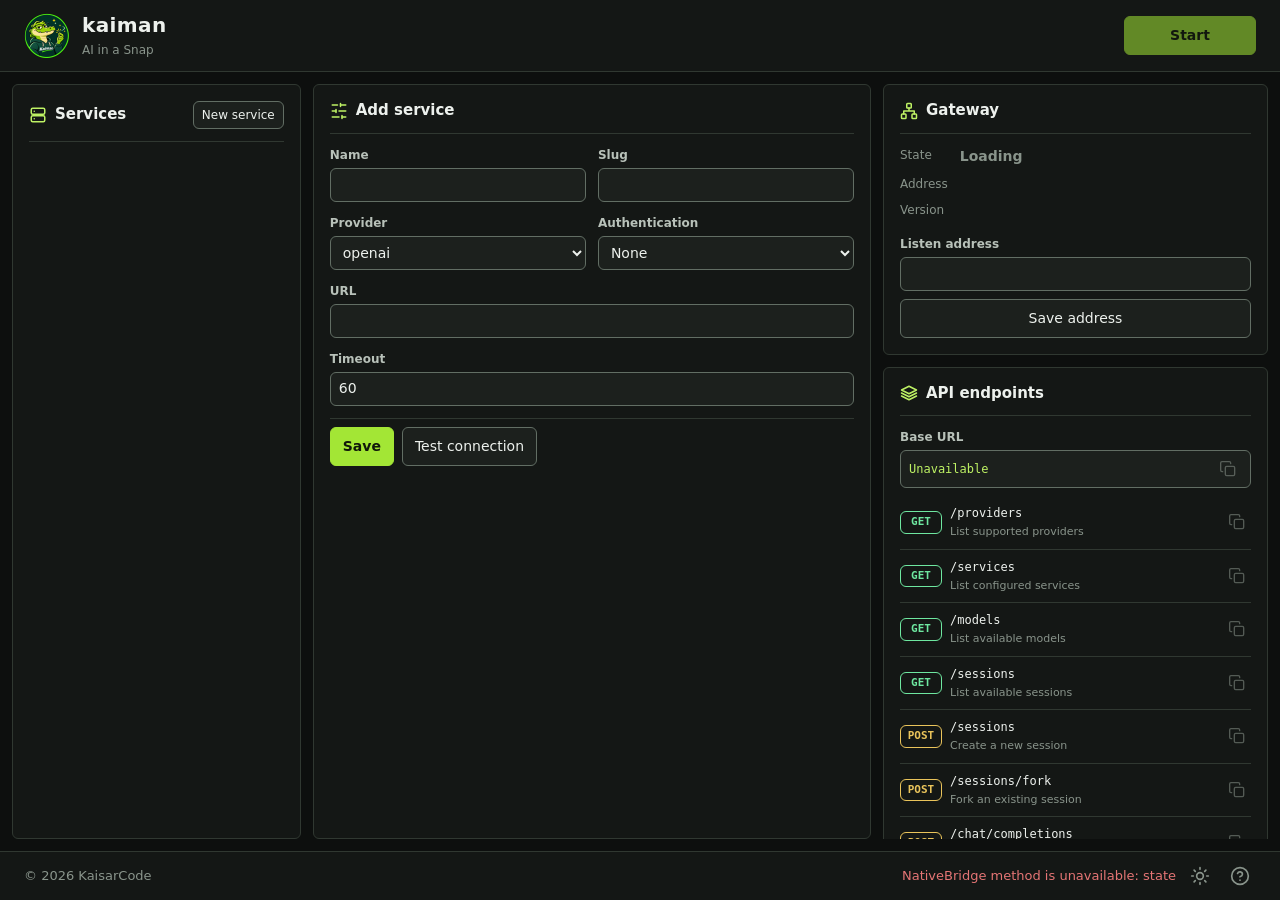
==== commit 04657ef8: "ui: hide private configuration path from gateway panel" ====
--- a/src/gui/index.html
+++ b/src/gui/index.html
@@ -104,8 +104,6 @@
                     <dd id="gateway-state" class="state state-idle">Loading</dd>
                     <dt>Address</dt>
                     <dd class="mono" id="gateway-address"></dd>
-                    <dt>Configuration</dt>
-                    <dd class="mono" id="config-path"></dd>
                     <dt>Version</dt>
                     <dd class="mono" id="version"></dd>
                 </dl>
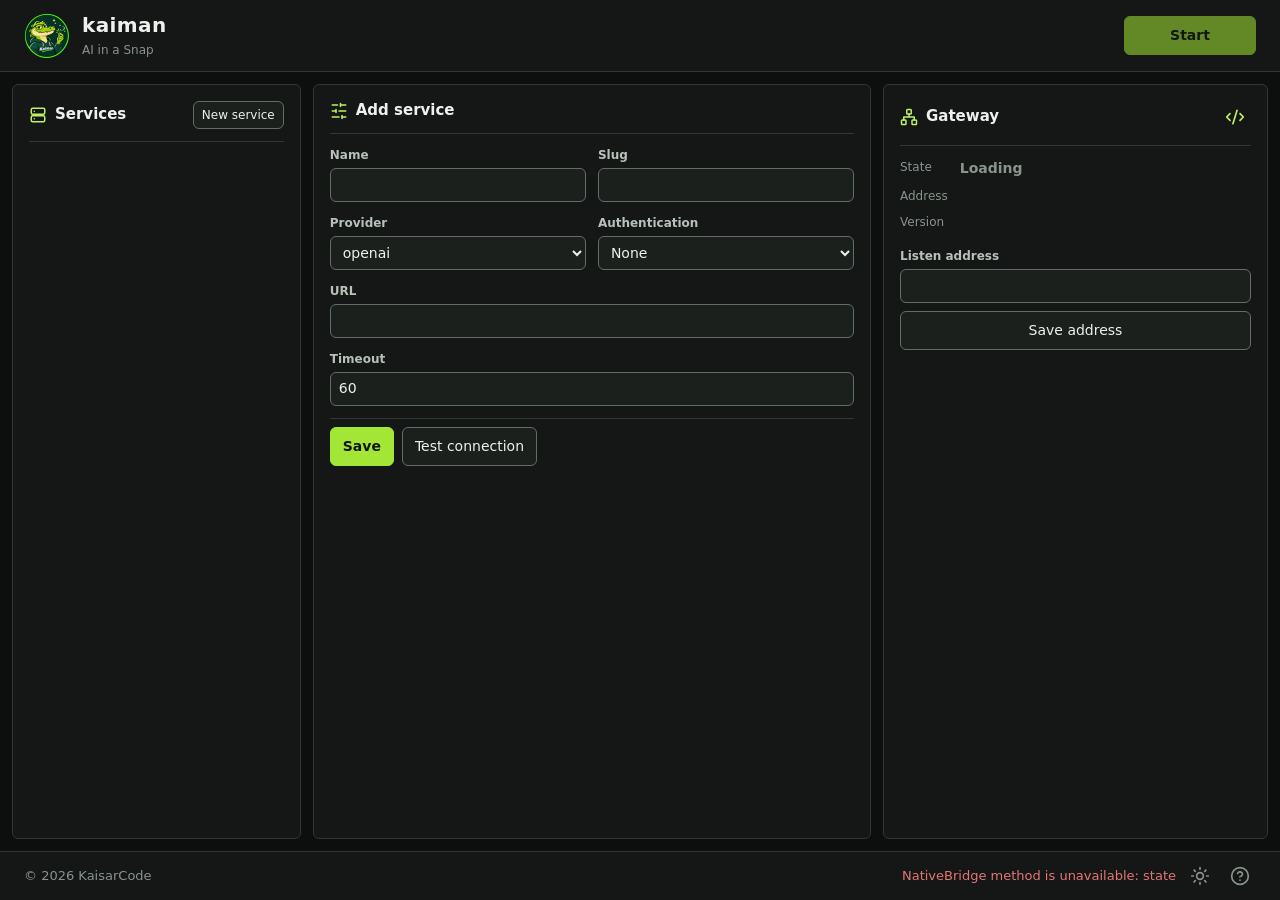
==== commit 4a04de22: "ui: compact desktop window and move API endpoints into dialog" ====
--- a/src/gui/index.html
+++ b/src/gui/index.html
@@ -93,111 +93,28 @@
                 <p id="connection-result" role="status" aria-live="polite" hidden></p>
             </form>
         </section>
-        <div class="gateway-column">
-            <section class="panel panel-gateway" aria-labelledby="gateway-heading">
-                <div class="panel-heading">
-                    <svg viewBox="0 0 24 24" aria-hidden="true" fill="none" stroke="currentColor" stroke-width="2" stroke-linecap="round" stroke-linejoin="round"><rect x="9" y="2" width="6" height="6" rx="1"/><rect x="2" y="16" width="6" height="6" rx="1"/><rect x="16" y="16" width="6" height="6" rx="1"/><path d="M12 8v4M5 16v-4h14v4"/></svg>
-                    <h2 id="gateway-heading">Gateway</h2>
-                </div>
-                <dl class="details">
-                    <dt>State</dt>
-                    <dd id="gateway-state" class="state state-idle">Loading</dd>
-                    <dt>Address</dt>
-                    <dd class="mono" id="gateway-address"></dd>
-                    <dt>Version</dt>
-                    <dd class="mono" id="version"></dd>
-                </dl>
-                <div class="field">
-                    <label for="listen">Listen address</label>
-                    <input id="listen" name="listen" type="text" autocomplete="off">
-                </div>
-                <button class="button" id="apply-listen" type="button">Save address</button>
-            </section>
-            <section class="panel panel-api" aria-labelledby="api-heading">
-                <div class="panel-heading">
-                    <svg viewBox="0 0 24 24" aria-hidden="true" fill="none" stroke="currentColor" stroke-width="2" stroke-linecap="round" stroke-linejoin="round"><path d="m12 3 10 5-10 5L2 8l10-5Zm-10 9 10 5 10-5M2 16l10 5 10-5"/></svg>
-                    <h2 id="api-heading">API endpoints</h2>
-                </div>
-                <div class="api-base">
-                    <span class="api-label">Base URL</span>
-                    <div class="api-url">
-                        <code id="api-base-url">Unavailable</code>
-                        <button class="icon-button api-copy" type="button" data-path="/v1" aria-label="Copy base URL" title="Copy base URL" disabled><svg viewBox="0 0 24 24" aria-hidden="true" fill="none" stroke="currentColor" stroke-width="2" stroke-linecap="round" stroke-linejoin="round"><rect width="14" height="14" x="8" y="8" rx="2"/><path d="M4 16H3a2 2 0 0 1-2-2V3a2 2 0 0 1 2-2h11a2 2 0 0 1 2 2v1"/></svg></button>
-                    </div>
-                </div>
-                <div class="api-list">
-                    <div class="api-endpoint">
-                        <span class="api-method api-get">GET</span>
-                        <div class="api-endpoint-detail">
-                            <code>/providers</code>
-                            <span>List supported providers</span>
-                        </div>
-                        <button class="icon-button api-copy" type="button" data-path="/v1/providers" aria-label="Copy GET /v1/providers" title="Copy GET /v1/providers" disabled><svg viewBox="0 0 24 24" aria-hidden="true" fill="none" stroke="currentColor" stroke-width="2" stroke-linecap="round" stroke-linejoin="round"><rect width="14" height="14" x="8" y="8" rx="2"/><path d="M4 16H3a2 2 0 0 1-2-2V3a2 2 0 0 1 2-2h11a2 2 0 0 1 2 2v1"/></svg></button>
-                    </div>
-                    <div class="api-endpoint">
-                        <span class="api-method api-get">GET</span>
-                        <div class="api-endpoint-detail">
-                            <code>/services</code>
-                            <span>List configured services</span>
-                        </div>
-                        <button class="icon-button api-copy" type="button" data-path="/v1/services" aria-label="Copy GET /v1/services" title="Copy GET /v1/services" disabled><svg viewBox="0 0 24 24" aria-hidden="true" fill="none" stroke="currentColor" stroke-width="2" stroke-linecap="round" stroke-linejoin="round"><rect width="14" height="14" x="8" y="8" rx="2"/><path d="M4 16H3a2 2 0 0 1-2-2V3a2 2 0 0 1 2-2h11a2 2 0 0 1 2 2v1"/></svg></button>
-                    </div>
-                    <div class="api-endpoint">
-                        <span class="api-method api-get">GET</span>
-                        <div class="api-endpoint-detail">
-                            <code>/models</code>
-                            <span>List available models</span>
-                        </div>
-                        <button class="icon-button api-copy" type="button" data-path="/v1/models" aria-label="Copy GET /v1/models" title="Copy GET /v1/models" disabled><svg viewBox="0 0 24 24" aria-hidden="true" fill="none" stroke="currentColor" stroke-width="2" stroke-linecap="round" stroke-linejoin="round"><rect width="14" height="14" x="8" y="8" rx="2"/><path d="M4 16H3a2 2 0 0 1-2-2V3a2 2 0 0 1 2-2h11a2 2 0 0 1 2 2v1"/></svg></button>
-                    </div>
-                    <div class="api-endpoint">
-                        <span class="api-method api-get">GET</span>
-                        <div class="api-endpoint-detail">
-                            <code>/sessions</code>
-                            <span>List available sessions</span>
-                        </div>
-                        <button class="icon-button api-copy" type="button" data-path="/v1/sessions" aria-label="Copy GET /v1/sessions" title="Copy GET /v1/sessions" disabled><svg viewBox="0 0 24 24" aria-hidden="true" fill="none" stroke="currentColor" stroke-width="2" stroke-linecap="round" stroke-linejoin="round"><rect width="14" height="14" x="8" y="8" rx="2"/><path d="M4 16H3a2 2 0 0 1-2-2V3a2 2 0 0 1 2-2h11a2 2 0 0 1 2 2v1"/></svg></button>
-                    </div>
-                    <div class="api-endpoint">
-                        <span class="api-method api-post">POST</span>
-                        <div class="api-endpoint-detail">
-                            <code>/sessions</code>
-                            <span>Create a new session</span>
-                        </div>
-                        <button class="icon-button api-copy" type="button" data-path="/v1/sessions" aria-label="Copy POST /v1/sessions" title="Copy POST /v1/sessions" disabled><svg viewBox="0 0 24 24" aria-hidden="true" fill="none" stroke="currentColor" stroke-width="2" stroke-linecap="round" stroke-linejoin="round"><rect width="14" height="14" x="8" y="8" rx="2"/><path d="M4 16H3a2 2 0 0 1-2-2V3a2 2 0 0 1 2-2h11a2 2 0 0 1 2 2v1"/></svg></button>
-                    </div>
-                    <div class="api-endpoint">
-                        <span class="api-method api-post">POST</span>
-                        <div class="api-endpoint-detail">
-                            <code>/sessions/fork</code>
-                            <span>Fork an existing session</span>
-                        </div>
-                        <button class="icon-button api-copy" type="button" data-path="/v1/sessions/fork" aria-label="Copy POST /v1/sessions/fork" title="Copy POST /v1/sessions/fork" disabled><svg viewBox="0 0 24 24" aria-hidden="true" fill="none" stroke="currentColor" stroke-width="2" stroke-linecap="round" stroke-linejoin="round"><rect width="14" height="14" x="8" y="8" rx="2"/><path d="M4 16H3a2 2 0 0 1-2-2V3a2 2 0 0 1 2-2h11a2 2 0 0 1 2 2v1"/></svg></button>
-                    </div>
-                    <div class="api-endpoint">
-                        <span class="api-method api-post">POST</span>
-                        <div class="api-endpoint-detail">
-                            <code>/chat/completions</code>
-                            <span>OpenAI-compatible chat</span>
-                        </div>
-                        <button class="icon-button api-copy" type="button" data-path="/v1/chat/completions" aria-label="Copy POST /v1/chat/completions" title="Copy POST /v1/chat/completions" disabled><svg viewBox="0 0 24 24" aria-hidden="true" fill="none" stroke="currentColor" stroke-width="2" stroke-linecap="round" stroke-linejoin="round"><rect width="14" height="14" x="8" y="8" rx="2"/><path d="M4 16H3a2 2 0 0 1-2-2V3a2 2 0 0 1 2-2h11a2 2 0 0 1 2 2v1"/></svg></button>
-                    </div>
-                    <div class="api-endpoint">
-                        <span class="api-method api-get">GET</span>
-                        <div class="api-endpoint-detail">
-                            <code>/health</code>
-                            <span>Gateway health (root)</span>
-                        </div>
-                        <button class="icon-button api-copy" type="button" data-path="/health" aria-label="Copy GET /health" title="Copy GET /health" disabled><svg viewBox="0 0 24 24" aria-hidden="true" fill="none" stroke="currentColor" stroke-width="2" stroke-linecap="round" stroke-linejoin="round"><rect width="14" height="14" x="8" y="8" rx="2"/><path d="M4 16H3a2 2 0 0 1-2-2V3a2 2 0 0 1 2-2h11a2 2 0 0 1 2 2v1"/></svg></button>
-                    </div>
-                </div>
-                <a class="api-documentation" id="api-documentation" href="https://gitlab.com/kaisarcode/kaiman.c/-/blob/slave/doc/http-api.md">
-                    <svg viewBox="0 0 24 24" aria-hidden="true" fill="none" stroke="currentColor" stroke-width="2" stroke-linecap="round" stroke-linejoin="round"><path d="M12 7v14M3 18V5c3-1 6-1 9 2 3-3 6-3 9-2v13c-3-1-6-1-9 2-3-3-6-3-9-2Z"/></svg>
-                    <span>API documentation</span>
-                    <svg viewBox="0 0 24 24" aria-hidden="true" fill="none" stroke="currentColor" stroke-width="2" stroke-linecap="round" stroke-linejoin="round"><path d="M15 3h6v6m0-6L10 14m8-1v6a2 2 0 0 1-2 2H5a2 2 0 0 1-2-2V8a2 2 0 0 1 2-2h6"/></svg>
-                </a>
-            </section>
-        </div>
+        <section class="panel panel-gateway" aria-labelledby="gateway-heading">
+            <div class="panel-heading">
+                <svg viewBox="0 0 24 24" aria-hidden="true" fill="none" stroke="currentColor" stroke-width="2" stroke-linecap="round" stroke-linejoin="round"><rect x="9" y="2" width="6" height="6" rx="1"/><rect x="2" y="16" width="6" height="6" rx="1"/><rect x="16" y="16" width="6" height="6" rx="1"/><path d="M12 8v4M5 16v-4h14v4"/></svg>
+                <h2 id="gateway-heading">Gateway</h2>
+                <button class="icon-button" id="open-api" type="button" aria-label="API endpoints" title="API endpoints" aria-haspopup="dialog" aria-controls="api-dialog">
+                    <svg viewBox="0 0 24 24" aria-hidden="true" fill="none" stroke="currentColor" stroke-width="2" stroke-linecap="round" stroke-linejoin="round"><path d="m18 16 4-4-4-4M6 8l-4 4 4 4m8.5-12-5 16"/></svg>
+                </button>
+            </div>
+            <dl class="details">
+                <dt>State</dt>
+                <dd id="gateway-state" class="state state-idle">Loading</dd>
+                <dt>Address</dt>
+                <dd class="mono" id="gateway-address"></dd>
+                <dt>Version</dt>
+                <dd class="mono" id="version"></dd>
+            </dl>
+            <div class="field">
+                <label for="listen">Listen address</label>
+                <input id="listen" name="listen" type="text" autocomplete="off">
+            </div>
+            <button class="button" id="apply-listen" type="button">Save address</button>
+        </section>
     </main>
     <footer class="status">
         <span class="copyright">© 2026 KaisarCode</span>
@@ -218,6 +135,98 @@
             </svg>
         </button>
     </footer>
+    <dialog class="dialog api-dialog" id="api-dialog" aria-labelledby="api-heading">
+        <div class="panel-heading">
+            <svg viewBox="0 0 24 24" aria-hidden="true" fill="none" stroke="currentColor" stroke-width="2" stroke-linecap="round" stroke-linejoin="round"><path d="m12 3 10 5-10 5L2 8l10-5Zm-10 9 10 5 10-5M2 16l10 5 10-5"/></svg>
+            <h2 id="api-heading">API endpoints</h2>
+            <form method="dialog">
+                <button class="icon-button" type="submit" aria-label="Close" title="Close" autofocus>
+                    <svg viewBox="0 0 24 24" aria-hidden="true" fill="none" stroke="currentColor" stroke-width="2" stroke-linecap="round" stroke-linejoin="round">
+                        <path d="m18 6-12 12M6 6l12 12"/>
+                    </svg>
+                </button>
+            </form>
+        </div>
+        <div class="api-base">
+            <span class="api-label">Base URL</span>
+            <div class="api-url">
+                <code id="api-base-url">Unavailable</code>
+                <button class="icon-button api-copy" type="button" data-path="/v1" aria-label="Copy base URL" title="Copy base URL" disabled><svg viewBox="0 0 24 24" aria-hidden="true" fill="none" stroke="currentColor" stroke-width="2" stroke-linecap="round" stroke-linejoin="round"><rect width="14" height="14" x="8" y="8" rx="2"/><path d="M4 16H3a2 2 0 0 1-2-2V3a2 2 0 0 1 2-2h11a2 2 0 0 1 2 2v1"/></svg></button>
+            </div>
+        </div>
+        <div class="api-list">
+            <div class="api-endpoint">
+                <span class="api-method api-get">GET</span>
+                <div class="api-endpoint-detail">
+                    <code>/providers</code>
+                    <span>List supported providers</span>
+                </div>
+                <button class="icon-button api-copy" type="button" data-path="/v1/providers" aria-label="Copy GET /v1/providers" title="Copy GET /v1/providers" disabled><svg viewBox="0 0 24 24" aria-hidden="true" fill="none" stroke="currentColor" stroke-width="2" stroke-linecap="round" stroke-linejoin="round"><rect width="14" height="14" x="8" y="8" rx="2"/><path d="M4 16H3a2 2 0 0 1-2-2V3a2 2 0 0 1 2-2h11a2 2 0 0 1 2 2v1"/></svg></button>
+            </div>
+            <div class="api-endpoint">
+                <span class="api-method api-get">GET</span>
+                <div class="api-endpoint-detail">
+                    <code>/services</code>
+                    <span>List configured services</span>
+                </div>
+                <button class="icon-button api-copy" type="button" data-path="/v1/services" aria-label="Copy GET /v1/services" title="Copy GET /v1/services" disabled><svg viewBox="0 0 24 24" aria-hidden="true" fill="none" stroke="currentColor" stroke-width="2" stroke-linecap="round" stroke-linejoin="round"><rect width="14" height="14" x="8" y="8" rx="2"/><path d="M4 16H3a2 2 0 0 1-2-2V3a2 2 0 0 1 2-2h11a2 2 0 0 1 2 2v1"/></svg></button>
+            </div>
+            <div class="api-endpoint">
+                <span class="api-method api-get">GET</span>
+                <div class="api-endpoint-detail">
+                    <code>/models</code>
+                    <span>List available models</span>
+                </div>
+                <button class="icon-button api-copy" type="button" data-path="/v1/models" aria-label="Copy GET /v1/models" title="Copy GET /v1/models" disabled><svg viewBox="0 0 24 24" aria-hidden="true" fill="none" stroke="currentColor" stroke-width="2" stroke-linecap="round" stroke-linejoin="round"><rect width="14" height="14" x="8" y="8" rx="2"/><path d="M4 16H3a2 2 0 0 1-2-2V3a2 2 0 0 1 2-2h11a2 2 0 0 1 2 2v1"/></svg></button>
+            </div>
+            <div class="api-endpoint">
+                <span class="api-method api-get">GET</span>
+                <div class="api-endpoint-detail">
+                    <code>/sessions</code>
+                    <span>List available sessions</span>
+                </div>
+                <button class="icon-button api-copy" type="button" data-path="/v1/sessions" aria-label="Copy GET /v1/sessions" title="Copy GET /v1/sessions" disabled><svg viewBox="0 0 24 24" aria-hidden="true" fill="none" stroke="currentColor" stroke-width="2" stroke-linecap="round" stroke-linejoin="round"><rect width="14" height="14" x="8" y="8" rx="2"/><path d="M4 16H3a2 2 0 0 1-2-2V3a2 2 0 0 1 2-2h11a2 2 0 0 1 2 2v1"/></svg></button>
+            </div>
+            <div class="api-endpoint">
+                <span class="api-method api-post">POST</span>
+                <div class="api-endpoint-detail">
+                    <code>/sessions</code>
+                    <span>Create a new session</span>
+                </div>
+                <button class="icon-button api-copy" type="button" data-path="/v1/sessions" aria-label="Copy POST /v1/sessions" title="Copy POST /v1/sessions" disabled><svg viewBox="0 0 24 24" aria-hidden="true" fill="none" stroke="currentColor" stroke-width="2" stroke-linecap="round" stroke-linejoin="round"><rect width="14" height="14" x="8" y="8" rx="2"/><path d="M4 16H3a2 2 0 0 1-2-2V3a2 2 0 0 1 2-2h11a2 2 0 0 1 2 2v1"/></svg></button>
+            </div>
+            <div class="api-endpoint">
+                <span class="api-method api-post">POST</span>
+                <div class="api-endpoint-detail">
+                    <code>/sessions/fork</code>
+                    <span>Fork an existing session</span>
+                </div>
+                <button class="icon-button api-copy" type="button" data-path="/v1/sessions/fork" aria-label="Copy POST /v1/sessions/fork" title="Copy POST /v1/sessions/fork" disabled><svg viewBox="0 0 24 24" aria-hidden="true" fill="none" stroke="currentColor" stroke-width="2" stroke-linecap="round" stroke-linejoin="round"><rect width="14" height="14" x="8" y="8" rx="2"/><path d="M4 16H3a2 2 0 0 1-2-2V3a2 2 0 0 1 2-2h11a2 2 0 0 1 2 2v1"/></svg></button>
+            </div>
+            <div class="api-endpoint">
+                <span class="api-method api-post">POST</span>
+                <div class="api-endpoint-detail">
+                    <code>/chat/completions</code>
+                    <span>OpenAI-compatible chat</span>
+                </div>
+                <button class="icon-button api-copy" type="button" data-path="/v1/chat/completions" aria-label="Copy POST /v1/chat/completions" title="Copy POST /v1/chat/completions" disabled><svg viewBox="0 0 24 24" aria-hidden="true" fill="none" stroke="currentColor" stroke-width="2" stroke-linecap="round" stroke-linejoin="round"><rect width="14" height="14" x="8" y="8" rx="2"/><path d="M4 16H3a2 2 0 0 1-2-2V3a2 2 0 0 1 2-2h11a2 2 0 0 1 2 2v1"/></svg></button>
+            </div>
+            <div class="api-endpoint">
+                <span class="api-method api-get">GET</span>
+                <div class="api-endpoint-detail">
+                    <code>/health</code>
+                    <span>Gateway health (root)</span>
+                </div>
+                <button class="icon-button api-copy" type="button" data-path="/health" aria-label="Copy GET /health" title="Copy GET /health" disabled><svg viewBox="0 0 24 24" aria-hidden="true" fill="none" stroke="currentColor" stroke-width="2" stroke-linecap="round" stroke-linejoin="round"><rect width="14" height="14" x="8" y="8" rx="2"/><path d="M4 16H3a2 2 0 0 1-2-2V3a2 2 0 0 1 2-2h11a2 2 0 0 1 2 2v1"/></svg></button>
+            </div>
+        </div>
+        <a class="api-documentation" id="api-documentation" href="https://gitlab.com/kaisarcode/kaiman.c/-/blob/slave/doc/http-api.md">
+            <svg viewBox="0 0 24 24" aria-hidden="true" fill="none" stroke="currentColor" stroke-width="2" stroke-linecap="round" stroke-linejoin="round"><path d="M12 7v14M3 18V5c3-1 6-1 9 2 3-3 6-3 9-2v13c-3-1-6-1-9 2-3-3-6-3-9-2Z"/></svg>
+            <span>API documentation</span>
+            <svg viewBox="0 0 24 24" aria-hidden="true" fill="none" stroke="currentColor" stroke-width="2" stroke-linecap="round" stroke-linejoin="round"><path d="M15 3h6v6m0-6L10 14m8-1v6a2 2 0 0 1-2 2H5a2 2 0 0 1-2-2V8a2 2 0 0 1 2-2h6"/></svg>
+        </a>
+        <p id="api-status" role="status" aria-live="polite" hidden></p>
+    </dialog>
     <dialog class="dialog" id="remove-dialog" aria-labelledby="remove-heading" aria-describedby="remove-message">
         <form method="dialog">
             <h2 id="remove-heading">Remove service?</h2>
--- a/src/gui/styles.css
+++ b/src/gui/styles.css
@@ -238,18 +238,12 @@
     overflow: auto;
 }
 
-.gateway-column {
-    display: flex;
-    flex-direction: column;
-    gap: var(--space-3);
-    min-width: 0;
-    min-height: 0;
-    overflow: auto;
-}
-
-.gateway-column > .panel {
-    flex: none;
-    overflow: visible;
+#open-api {
+    color: var(--link);
+}
+
+#open-api:hover:not(:disabled) {
+    color: var(--foreground);
 }
 
 .panel-heading > svg,
@@ -296,9 +290,12 @@
 .api-list {
     display: flex;
     flex-direction: column;
+    min-height: 0;
+    overflow: auto;
 }
 
 .api-endpoint {
+    flex: none;
     display: grid;
     grid-template-columns: 42px minmax(0, 1fr) 28px;
     gap: var(--space-2);
@@ -555,6 +552,34 @@
     padding: var(--space-4);
 }
 
+.api-dialog {
+    width: min(560px, calc(100% - 32px));
+    overflow: auto;
+}
+
+.api-dialog[open] {
+    display: flex;
+    flex-direction: column;
+    overflow: hidden;
+}
+
+.api-dialog > :not(.api-list) {
+    flex: none;
+}
+
+.api-dialog #api-status {
+    margin: var(--space-2) 0 0;
+    font-size: 12px;
+}
+
+#api-status[data-kind="success"] {
+    color: var(--success);
+}
+
+#api-status[data-kind="error"] {
+    color: var(--error);
+}
+
 .dialog::backdrop {
     background: rgba(0, 0, 0, 0.65);
 }
@@ -771,9 +796,8 @@
         overflow: visible;
     }
 
-    .gateway-column {
+    .panel-gateway {
         grid-column: 1 / -1;
-        overflow: visible;
     }
 }
 
@@ -791,7 +815,7 @@
         grid-template-columns: minmax(0, 1fr);
     }
 
-    .gateway-column {
+    .panel-gateway {
         grid-column: auto;
     }
 
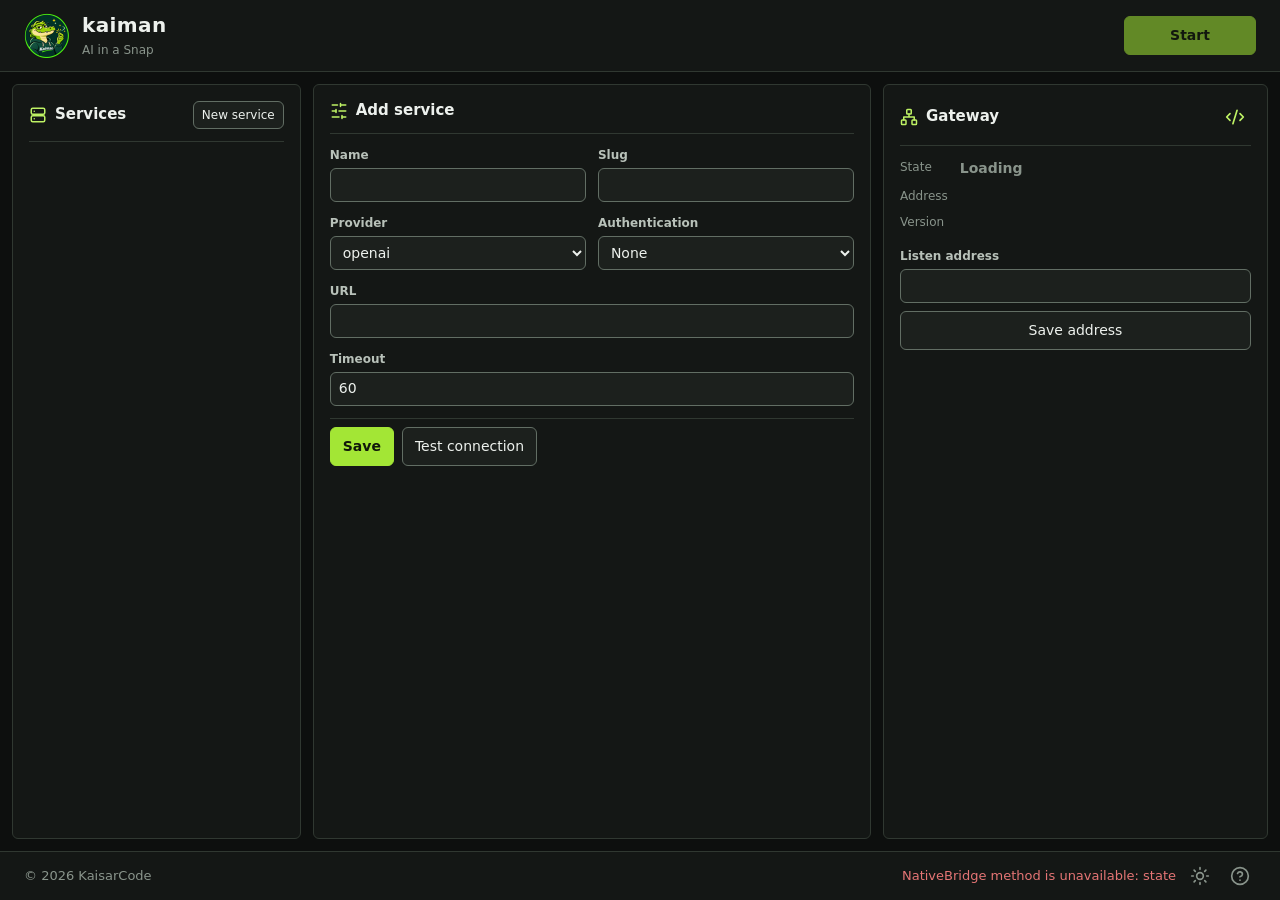
==== commit 57de812f: "feat: add in-app GitHub release updates with installer handoff" ====
--- a/src/gui/index.html
+++ b/src/gui/index.html
@@ -107,7 +107,12 @@
                 <dt>Address</dt>
                 <dd class="mono" id="gateway-address"></dd>
                 <dt>Version</dt>
-                <dd class="mono" id="version"></dd>
+                <dd class="version-row">
+                    <span class="mono" id="version"></span>
+                    <button class="icon-button" id="open-update" type="button" aria-label="Software update available" title="Software update available" aria-haspopup="dialog" hidden>
+                        <svg viewBox="0 0 24 24" aria-hidden="true" fill="none" stroke="currentColor" stroke-width="2" stroke-linecap="round" stroke-linejoin="round"><path d="M12 3v12m-5-5 5 5 5-5M4 16v4h16v-4"/></svg>
+                    </button>
+                </dd>
             </dl>
             <div class="field">
                 <label for="listen">Listen address</label>
@@ -135,6 +140,25 @@
             </svg>
         </button>
     </footer>
+    <dialog class="dialog update-dialog" id="update-dialog" aria-labelledby="update-heading">
+        <div class="panel-heading">
+            <svg viewBox="0 0 24 24" aria-hidden="true" fill="none" stroke="currentColor" stroke-width="2" stroke-linecap="round" stroke-linejoin="round"><path d="M12 3v12m-5-5 5 5 5-5M4 16v4h16v-4"/></svg>
+            <h2 id="update-heading">Software update</h2>
+        </div>
+        <dl class="details">
+            <dt>Installed version</dt>
+            <dd class="mono" id="update-installed"></dd>
+            <dt>Available version</dt>
+            <dd class="mono" id="update-version"></dd>
+        </dl>
+        <div class="update-notes" id="update-notes" hidden></div>
+        <progress id="update-progress" max="100" value="0" hidden></progress>
+        <p id="update-status" role="status" aria-live="polite" hidden></p>
+        <div class="dialog-actions">
+            <button class="button" id="update-cancel" type="button">Cancel</button>
+            <button class="button button-primary" id="update-confirm" type="button">Update</button>
+        </div>
+    </dialog>
     <dialog class="dialog api-dialog" id="api-dialog" aria-labelledby="api-heading">
         <div class="panel-heading">
             <svg viewBox="0 0 24 24" aria-hidden="true" fill="none" stroke="currentColor" stroke-width="2" stroke-linecap="round" stroke-linejoin="round"><path d="m12 3 10 5-10 5L2 8l10-5Zm-10 9 10 5 10-5M2 16l10 5 10-5"/></svg>
--- a/src/gui/styles.css
+++ b/src/gui/styles.css
@@ -238,8 +238,55 @@
     overflow: auto;
 }
 
-#open-api {
+#open-api,
+#open-update {
     color: var(--link);
+}
+
+.version-row {
+    display: flex;
+    align-items: center;
+    gap: var(--space-2);
+}
+
+#open-update {
+    width: 22px;
+    height: 22px;
+}
+
+#open-update svg {
+    width: 16px;
+    height: 16px;
+}
+
+.update-dialog {
+    width: min(460px, calc(100% - 32px));
+    overflow: auto;
+}
+
+.update-notes {
+    max-height: 180px;
+    overflow: auto;
+    white-space: pre-wrap;
+    overflow-wrap: anywhere;
+    font-size: 12px;
+    padding: var(--space-3);
+    border-radius: var(--radius);
+    background: var(--surface);
+    margin-bottom: var(--space-3);
+}
+
+#update-progress {
+    width: 100%;
+    accent-color: var(--primary);
+}
+
+#update-version {
+    color: var(--link);
+}
+
+#update-status[data-kind="error"] {
+    color: var(--error);
 }
 
 #open-api:hover:not(:disabled) {
